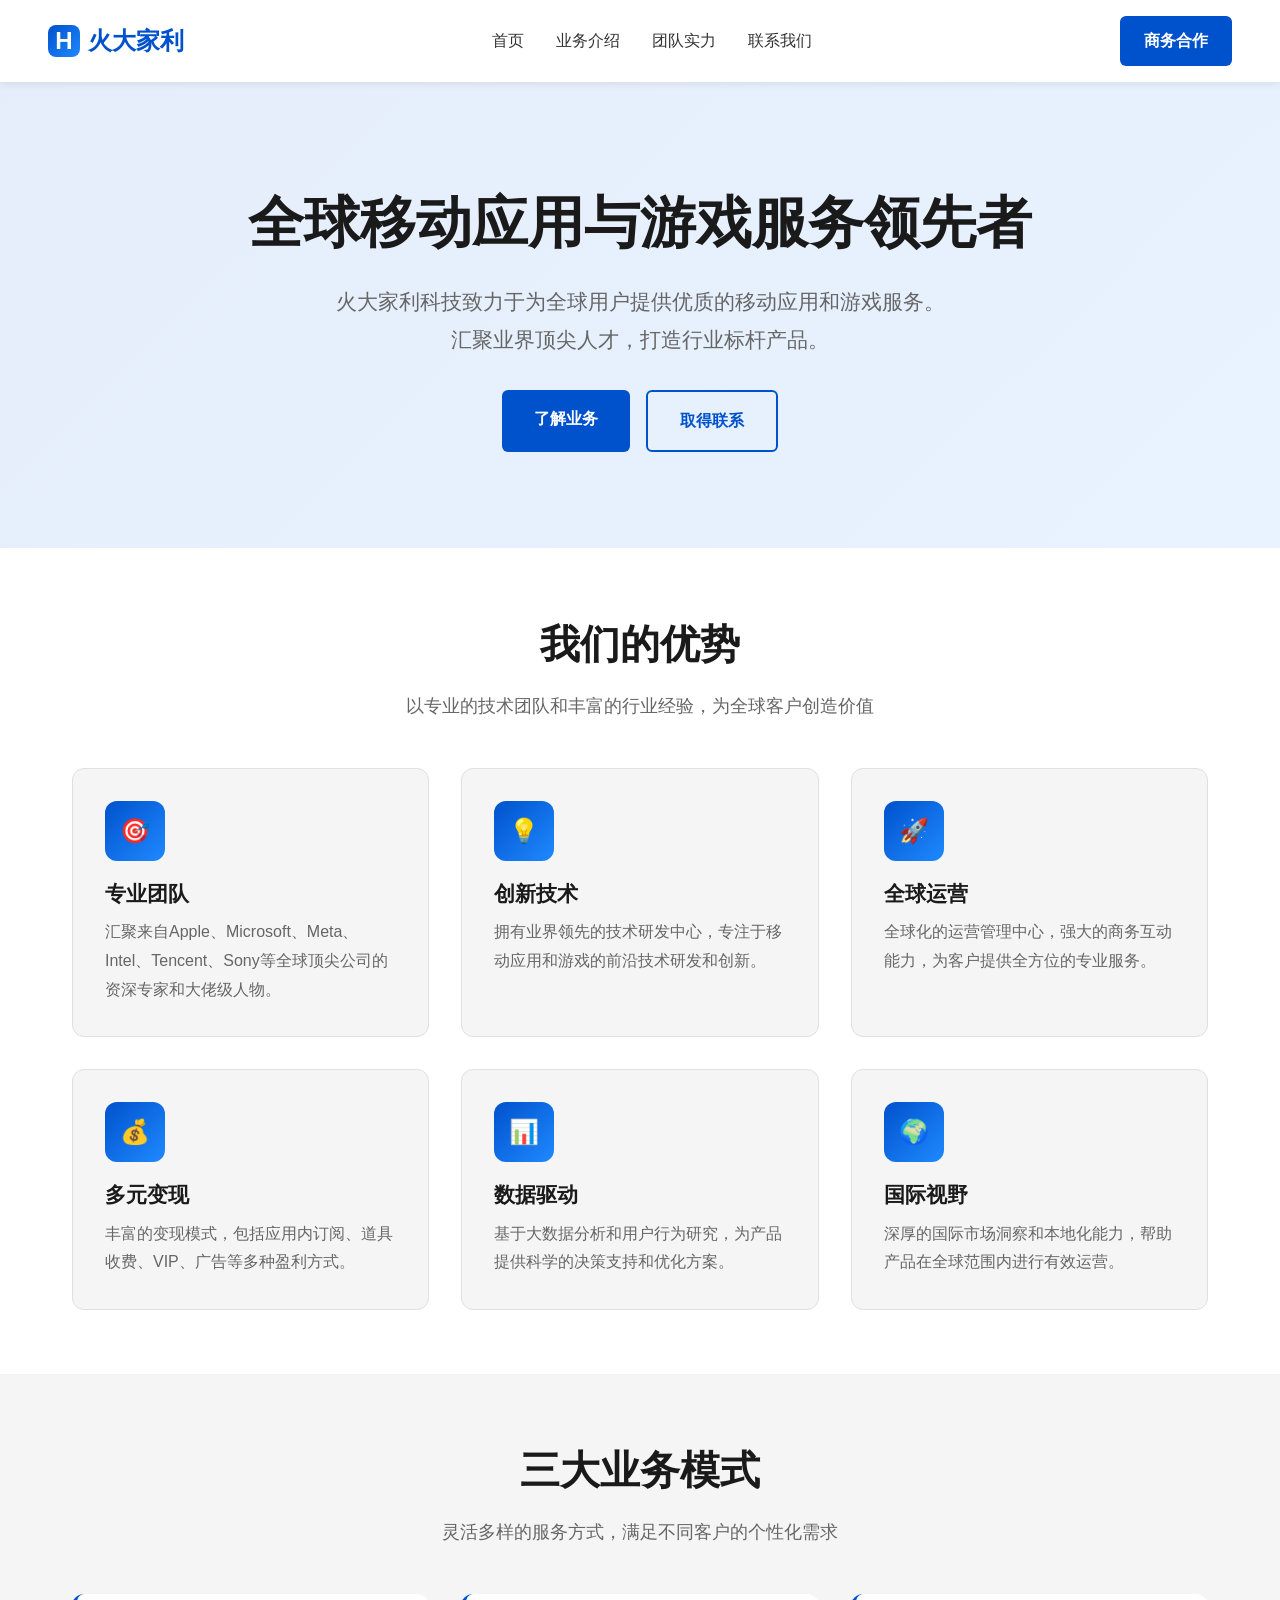
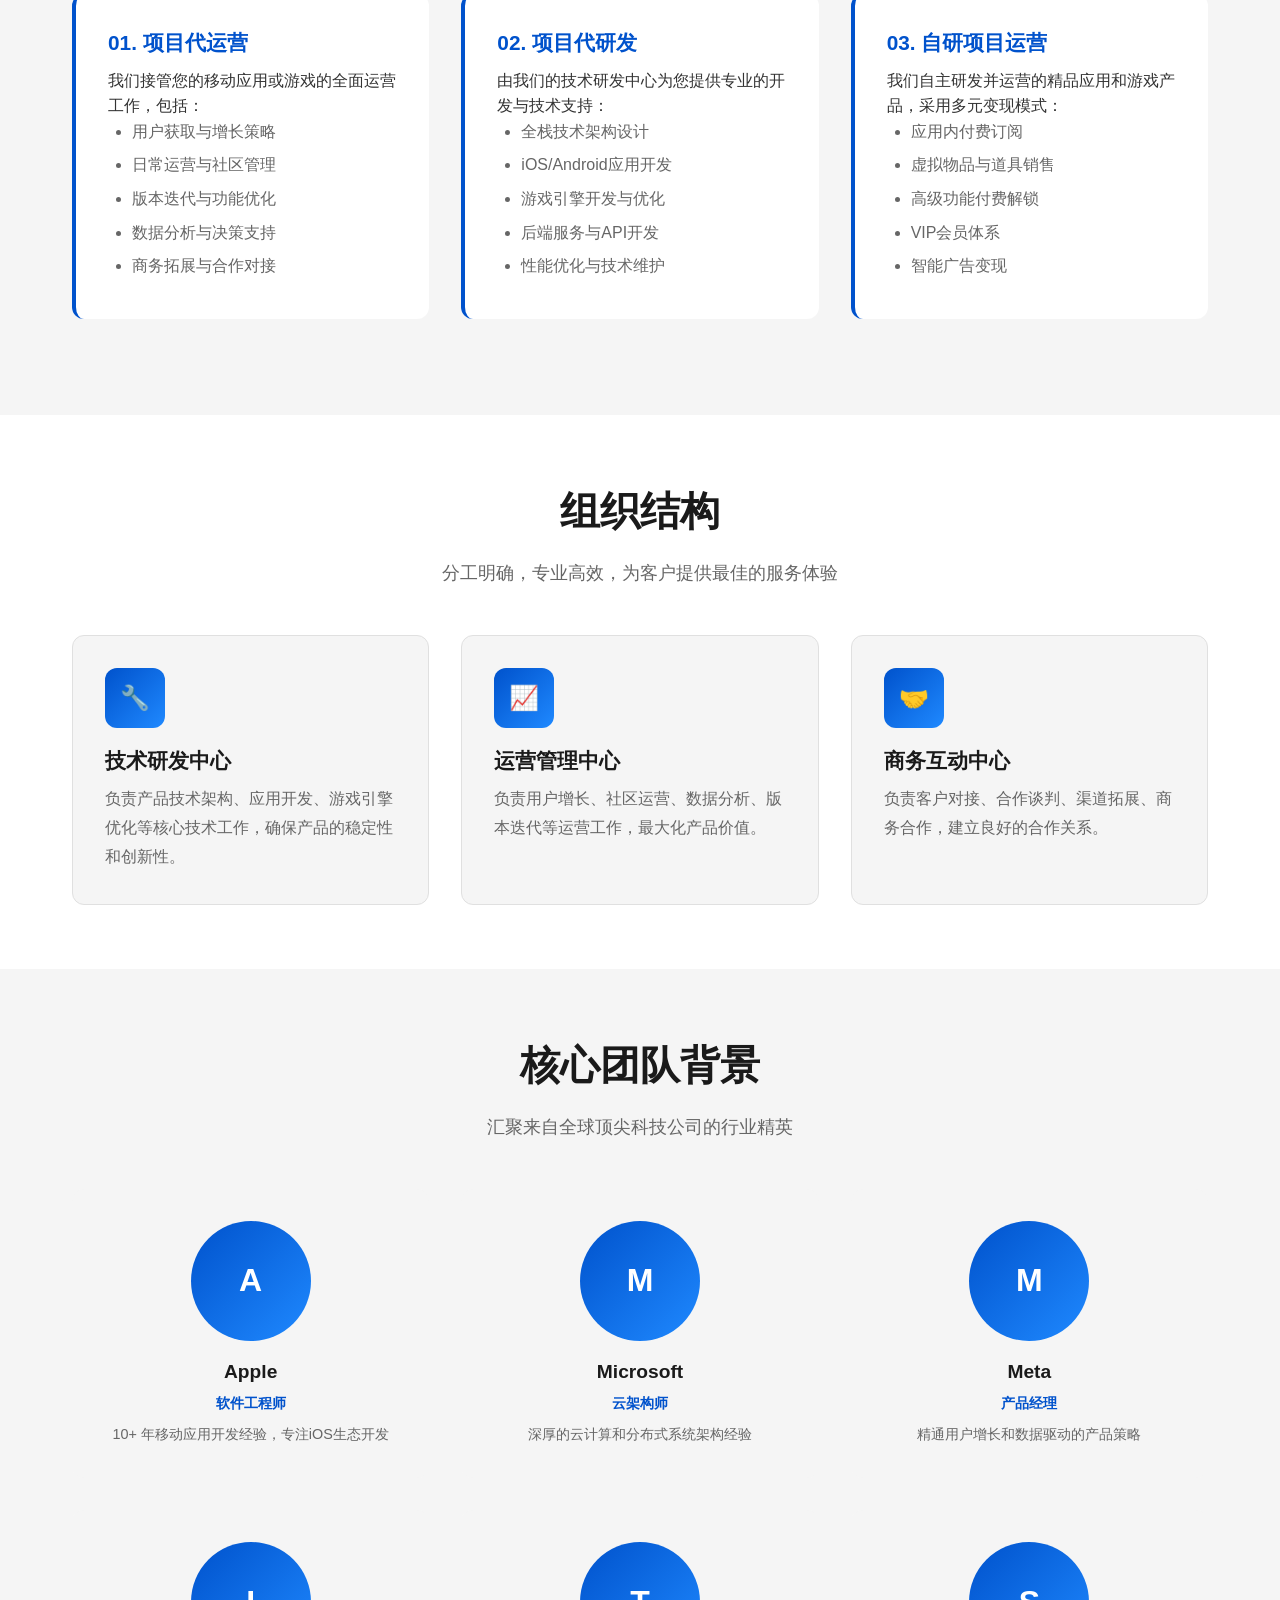
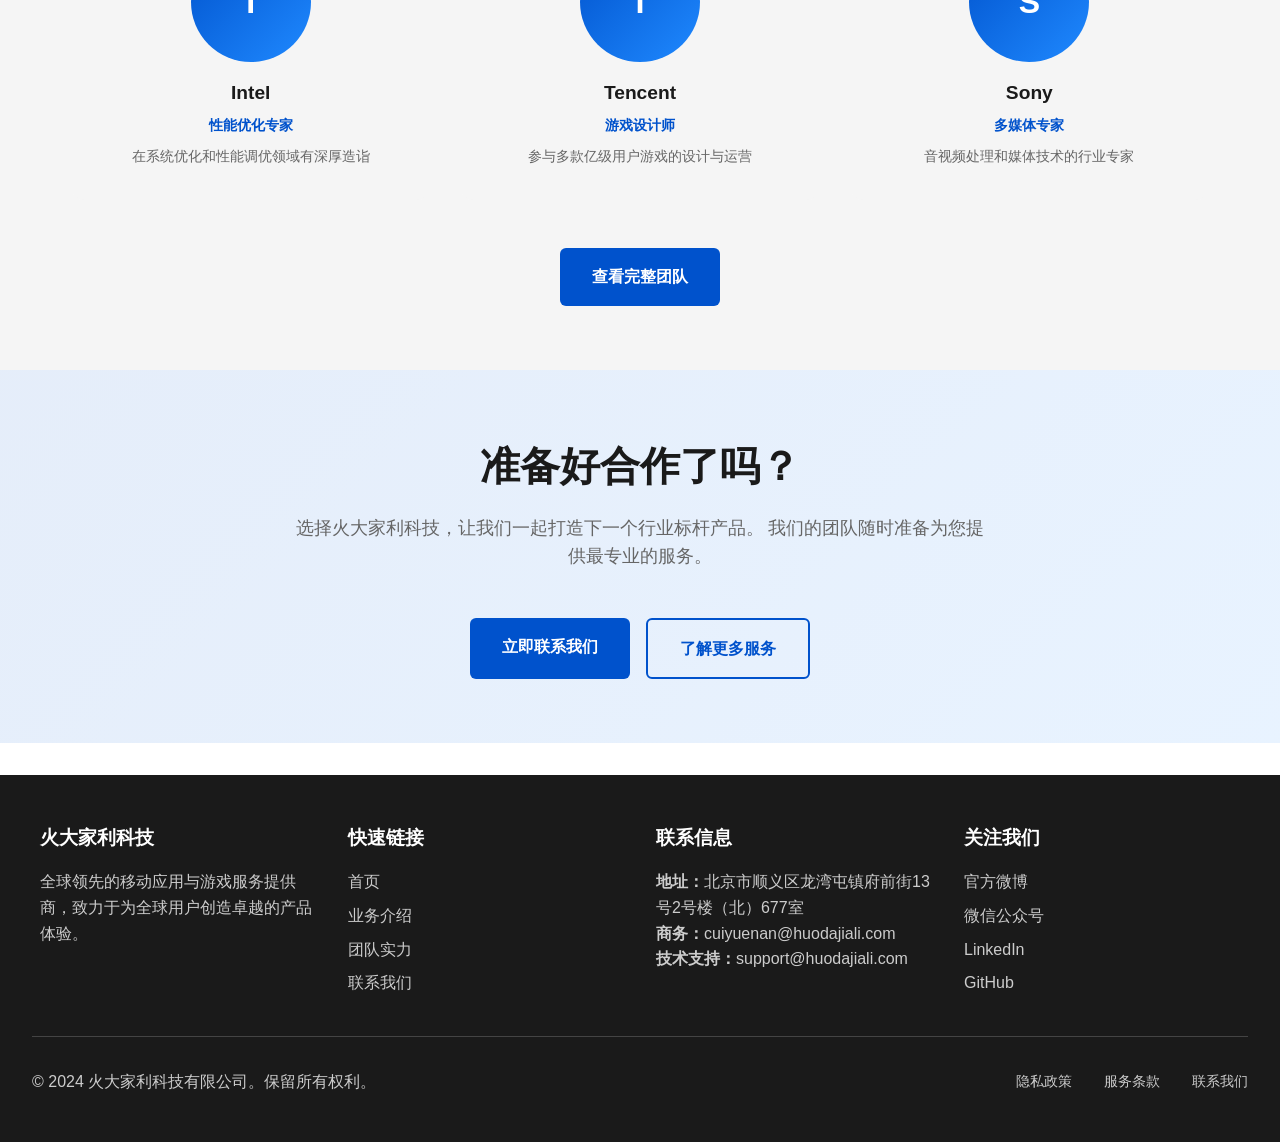
==== index.html @ 03ef5b03 "index" ====
<!DOCTYPE html>
<html lang="zh-CN">
<head>
  <meta charset="UTF-8">
  <meta name="viewport" content="width=device-width, initial-scale=1.0">
  <meta name="description" content="火大家利科技 - 全球领先的移动应用和游戏服务提供商">
  <meta name="keywords" content="移动应用,游戏开发,应用运营,技术团队">
  <title>火大家利科技 - 移动应用与游戏服务领先者</title>
  <link rel="stylesheet" href="css/style.css">
</head>
<body>
  <!-- Header & Navigation -->
  <header>
    <nav>
      <a href="index.html" class="logo">
        <div class="logo-icon">H</div>
        <span>火大家利</span>
      </a>
      <ul class="nav-links">
        <li><a href="#home">首页</a></li>
        <li><a href="pages/services.html">业务介绍</a></li>
        <li><a href="pages/team.html">团队实力</a></li>
        <li><a href="pages/contact.html">联系我们</a></li>
      </ul>
      <a href="pages/contact.html" class="contact-btn">商务合作</a>
    </nav>
  </header>

  <!-- Hero Section -->
  <section class="hero" id="home">
    <div class="hero-content">
      <h1>全球移动应用与游戏服务领先者</h1>
      <p class="subtitle">
        火大家利科技致力于为全球用户提供优质的移动应用和游戏服务。
        <br>汇聚业界顶尖人才，打造行业标杆产品。
      </p>
      <div class="hero-buttons">
        <a href="pages/services.html" class="btn-primary">了解业务</a>
        <a href="pages/contact.html" class="btn-secondary">取得联系</a>
      </div>
    </div>
  </section>

  <!-- Core Values Section -->
  <section>
    <div class="container">
      <h2 class="section-title">我们的优势</h2>
      <p class="section-subtitle">
        以专业的技术团队和丰富的行业经验，为全球客户创造价值
      </p>
      <div class="features-grid">
        <div class="feature-card">
          <div class="feature-icon">🎯</div>
          <h3>专业团队</h3>
          <p>汇聚来自Apple、Microsoft、Meta、Intel、Tencent、Sony等全球顶尖公司的资深专家和大佬级人物。</p>
        </div>
        <div class="feature-card">
          <div class="feature-icon">💡</div>
          <h3>创新技术</h3>
          <p>拥有业界领先的技术研发中心，专注于移动应用和游戏的前沿技术研发和创新。</p>
        </div>
        <div class="feature-card">
          <div class="feature-icon">🚀</div>
          <h3>全球运营</h3>
          <p>全球化的运营管理中心，强大的商务互动能力，为客户提供全方位的专业服务。</p>
        </div>
        <div class="feature-card">
          <div class="feature-icon">💰</div>
          <h3>多元变现</h3>
          <p>丰富的变现模式，包括应用内订阅、道具收费、VIP、广告等多种盈利方式。</p>
        </div>
        <div class="feature-card">
          <div class="feature-icon">📊</div>
          <h3>数据驱动</h3>
          <p>基于大数据分析和用户行为研究，为产品提供科学的决策支持和优化方案。</p>
        </div>
        <div class="feature-card">
          <div class="feature-icon">🌍</div>
          <h3>国际视野</h3>
          <p>深厚的国际市场洞察和本地化能力，帮助产品在全球范围内进行有效运营。</p>
        </div>
      </div>
    </div>
  </section>

  <!-- Business Models Section -->
  <section class="services">
    <div class="container">
      <h2 class="section-title">三大业务模式</h2>
      <p class="section-subtitle">
        灵活多样的服务方式，满足不同客户的个性化需求
      </p>
      
      <div style="display: grid; grid-template-columns: repeat(auto-fit, minmax(350px, 1fr)); gap: 2rem; margin-top: 3rem;">
        <div class="service-item">
          <h3>01. 项目代运营</h3>
          <p>我们接管您的移动应用或游戏的全面运营工作，包括：</p>
          <ul>
            <li>用户获取与增长策略</li>
            <li>日常运营与社区管理</li>
            <li>版本迭代与功能优化</li>
            <li>数据分析与决策支持</li>
            <li>商务拓展与合作对接</li>
          </ul>
        </div>

        <div class="service-item">
          <h3>02. 项目代研发</h3>
          <p>由我们的技术研发中心为您提供专业的开发与技术支持：</p>
          <ul>
            <li>全栈技术架构设计</li>
            <li>iOS/Android应用开发</li>
            <li>游戏引擎开发与优化</li>
            <li>后端服务与API开发</li>
            <li>性能优化与技术维护</li>
          </ul>
        </div>

        <div class="service-item">
          <h3>03. 自研项目运营</h3>
          <p>我们自主研发并运营的精品应用和游戏产品，采用多元变现模式：</p>
          <ul>
            <li>应用内付费订阅</li>
            <li>虚拟物品与道具销售</li>
            <li>高级功能付费解锁</li>
            <li>VIP会员体系</li>
            <li>智能广告变现</li>
          </ul>
        </div>
      </div>
    </div>
  </section>

  <!-- Organization Structure -->
  <section>
    <div class="container">
      <h2 class="section-title">组织结构</h2>
      <p class="section-subtitle">
        分工明确，专业高效，为客户提供最佳的服务体验
      </p>
      
      <div class="features-grid">
        <div class="feature-card">
          <div class="feature-icon">🔧</div>
          <h3>技术研发中心</h3>
          <p>负责产品技术架构、应用开发、游戏引擎优化等核心技术工作，确保产品的稳定性和创新性。</p>
        </div>
        <div class="feature-card">
          <div class="feature-icon">📈</div>
          <h3>运营管理中心</h3>
          <p>负责用户增长、社区运营、数据分析、版本迭代等运营工作，最大化产品价值。</p>
        </div>
        <div class="feature-card">
          <div class="feature-icon">🤝</div>
          <h3>商务互动中心</h3>
          <p>负责客户对接、合作谈判、渠道拓展、商务合作，建立良好的合作关系。</p>
        </div>
      </div>
    </div>
  </section>

  <!-- Team Preview -->
  <section style="background-color: #f5f5f5;">
    <div class="container">
      <h2 class="section-title">核心团队背景</h2>
      <p class="section-subtitle">
        汇聚来自全球顶尖科技公司的行业精英
      </p>
      
      <div class="features-grid">
        <div class="team-member">
          <div class="team-avatar">A</div>
          <h3>Apple</h3>
          <p class="role">软件工程师</p>
          <p>10+ 年移动应用开发经验，专注iOS生态开发</p>
        </div>
        <div class="team-member">
          <div class="team-avatar">M</div>
          <h3>Microsoft</h3>
          <p class="role">云架构师</p>
          <p>深厚的云计算和分布式系统架构经验</p>
        </div>
        <div class="team-member">
          <div class="team-avatar">M</div>
          <h3>Meta</h3>
          <p class="role">产品经理</p>
          <p>精通用户增长和数据驱动的产品策略</p>
        </div>
        <div class="team-member">
          <div class="team-avatar">I</div>
          <h3>Intel</h3>
          <p class="role">性能优化专家</p>
          <p>在系统优化和性能调优领域有深厚造诣</p>
        </div>
        <div class="team-member">
          <div class="team-avatar">T</div>
          <h3>Tencent</h3>
          <p class="role">游戏设计师</p>
          <p>参与多款亿级用户游戏的设计与运营</p>
        </div>
        <div class="team-member">
          <div class="team-avatar">S</div>
          <h3>Sony</h3>
          <p class="role">多媒体专家</p>
          <p>音视频处理和媒体技术的行业专家</p>
        </div>
      </div>
      
      <div style="text-align: center; margin-top: 3rem;">
        <a href="pages/team.html" class="btn-primary">查看完整团队</a>
      </div>
    </div>
  </section>

  <!-- Call to Action -->
  <section style="background: linear-gradient(135deg, rgba(0, 82, 204, 0.1) 0%, rgba(31, 137, 255, 0.1) 100%);">
    <div class="container" style="text-align: center;">
      <h2 class="section-title">准备好合作了吗？</h2>
      <p class="section-subtitle" style="max-width: 700px;">
        选择火大家利科技，让我们一起打造下一个行业标杆产品。
        我们的团队随时准备为您提供最专业的服务。
      </p>
      <div class="hero-buttons">
        <a href="pages/contact.html" class="btn-primary">立即联系我们</a>
        <a href="pages/services.html" class="btn-secondary">了解更多服务</a>
      </div>
    </div>
  </section>

  <!-- Footer -->
  <footer>
    <div class="footer-content">
      <div class="footer-section">
        <h3>火大家利科技</h3>
        <p>全球领先的移动应用与游戏服务提供商，致力于为全球用户创造卓越的产品体验。</p>
      </div>
      <div class="footer-section">
        <h3>快速链接</h3>
        <ul>
          <li><a href="#home">首页</a></li>
          <li><a href="pages/services.html">业务介绍</a></li>
          <li><a href="pages/team.html">团队实力</a></li>
          <li><a href="pages/contact.html">联系我们</a></li>
        </ul>
      </div>
      <div class="footer-section">
        <h3>联系信息</h3>
        <ul>
          <li><strong>地址：</strong>北京市顺义区龙湾屯镇府前街13号2号楼（北）677室</li>
          <li><strong>商务：</strong>cuiyuenan@huodajiali.com</li>
          <li><strong>技术支持：</strong>support@huodajiali.com</li>
        </ul>
      </div>
      <div class="footer-section">
        <h3>关注我们</h3>
        <ul>
          <li><a href="#">官方微博</a></li>
          <li><a href="#">微信公众号</a></li>
          <li><a href="#">LinkedIn</a></li>
          <li><a href="#">GitHub</a></li>
        </ul>
      </div>
    </div>

    <div class="footer-bottom">
      <p>&copy; 2024 火大家利科技有限公司。保留所有权利。</p>
      <div class="footer-links">
        <a href="pages/privacy.html">隐私政策</a>
        <a href="pages/terms.html">服务条款</a>
        <a href="pages/contact.html">联系我们</a>
      </div>
    </div>
  </footer>

  <script src="js/script.js"></script>
</body>
</html>
---- css/style.css ----
* {
  margin: 0;
  padding: 0;
  box-sizing: border-box;
}

:root {
  --primary-color: #0052CC;
  --secondary-color: #1f89ff;
  --dark-color: #1a1a1a;
  --light-color: #f5f5f5;
  --text-color: #333;
  --border-color: #e0e0e0;
  --success-color: #0ca678;
}

body {
  font-family: -apple-system, BlinkMacSystemFont, 'Segoe UI', 'Helvetica Neue', Arial, sans-serif;
  color: var(--text-color);
  background-color: #fff;
  line-height: 1.6;
}

/* Header & Navigation */
header {
  background-color: #fff;
  box-shadow: 0 2px 8px rgba(0, 0, 0, 0.08);
  position: sticky;
  top: 0;
  z-index: 1000;
}

nav {
  display: flex;
  justify-content: space-between;
  align-items: center;
  padding: 1rem 3rem;
  max-width: 1400px;
  margin: 0 auto;
}

.logo {
  font-size: 1.5rem;
  font-weight: bold;
  color: var(--primary-color);
  text-decoration: none;
  display: flex;
  align-items: center;
  gap: 0.5rem;
}

.logo-icon {
  width: 32px;
  height: 32px;
  background: linear-gradient(135deg, var(--primary-color), var(--secondary-color));
  border-radius: 8px;
  display: flex;
  align-items: center;
  justify-content: center;
  color: white;
  font-weight: bold;
}

.nav-links {
  display: flex;
  list-style: none;
  gap: 2rem;
}

.nav-links a {
  color: var(--text-color);
  text-decoration: none;
  font-weight: 500;
  transition: color 0.3s ease;
  position: relative;
}

.nav-links a:hover {
  color: var(--primary-color);
}

.nav-links a::after {
  content: '';
  position: absolute;
  bottom: -5px;
  left: 0;
  width: 0;
  height: 2px;
  background-color: var(--primary-color);
  transition: width 0.3s ease;
}

.nav-links a:hover::after {
  width: 100%;
}

.contact-btn {
  background-color: var(--primary-color);
  color: white;
  padding: 0.75rem 1.5rem;
  border: none;
  border-radius: 6px;
  cursor: pointer;
  font-weight: 600;
  transition: background-color 0.3s ease, transform 0.3s ease;
  text-decoration: none;
}

.contact-btn:hover {
  background-color: #003d99;
  transform: translateY(-2px);
  box-shadow: 0 4px 12px rgba(0, 82, 204, 0.3);
}

/* Hero Section */
.hero {
  background: linear-gradient(135deg, rgba(0, 82, 204, 0.1) 0%, rgba(31, 137, 255, 0.1) 100%);
  padding: 6rem 2rem;
  text-align: center;
}

.hero-content {
  max-width: 1000px;
  margin: 0 auto;
}

.hero h1 {
  font-size: 3.5rem;
  margin-bottom: 1rem;
  color: var(--dark-color);
  font-weight: 700;
}

.hero .subtitle {
  font-size: 1.3rem;
  color: #666;
  margin-bottom: 2rem;
  line-height: 1.8;
}

.hero-buttons {
  display: flex;
  gap: 1rem;
  justify-content: center;
  flex-wrap: wrap;
}

.btn-primary {
  background-color: var(--primary-color);
  color: white;
  padding: 1rem 2rem;
  border: none;
  border-radius: 6px;
  font-size: 1rem;
  font-weight: 600;
  cursor: pointer;
  transition: all 0.3s ease;
  text-decoration: none;
  display: inline-block;
}

.btn-primary:hover {
  background-color: #003d99;
  transform: translateY(-3px);
  box-shadow: 0 8px 20px rgba(0, 82, 204, 0.3);
}

.btn-secondary {
  background-color: transparent;
  color: var(--primary-color);
  padding: 1rem 2rem;
  border: 2px solid var(--primary-color);
  border-radius: 6px;
  font-size: 1rem;
  font-weight: 600;
  cursor: pointer;
  transition: all 0.3s ease;
  text-decoration: none;
  display: inline-block;
}

.btn-secondary:hover {
  background-color: var(--primary-color);
  color: white;
}

/* Container */
.container {
  max-width: 1200px;
  margin: 0 auto;
  padding: 0 2rem;
}

/* Section Styles */
section {
  padding: 4rem 2rem;
}

.section-title {
  font-size: 2.5rem;
  margin-bottom: 1rem;
  color: var(--dark-color);
  font-weight: 700;
  text-align: center;
}

.section-subtitle {
  font-size: 1.1rem;
  color: #666;
  text-align: center;
  margin-bottom: 3rem;
  max-width: 600px;
  margin-left: auto;
  margin-right: auto;
}

/* Features Grid */
.features-grid {
  display: grid;
  grid-template-columns: repeat(auto-fit, minmax(300px, 1fr));
  gap: 2rem;
  margin-top: 3rem;
}

.feature-card {
  padding: 2rem;
  background-color: var(--light-color);
  border-radius: 12px;
  transition: all 0.3s ease;
  border: 1px solid var(--border-color);
}

.feature-card:hover {
  transform: translateY(-8px);
  box-shadow: 0 12px 30px rgba(0, 0, 0, 0.1);
  background-color: #fff;
}

.feature-icon {
  width: 60px;
  height: 60px;
  background: linear-gradient(135deg, var(--primary-color), var(--secondary-color));
  border-radius: 12px;
  display: flex;
  align-items: center;
  justify-content: center;
  color: white;
  font-size: 1.5rem;
  margin-bottom: 1rem;
}

.feature-card h3 {
  font-size: 1.3rem;
  margin-bottom: 0.5rem;
  color: var(--dark-color);
}

.feature-card p {
  color: #666;
  line-height: 1.8;
}

/* Services Section */
.services {
  background-color: var(--light-color);
}

.service-item {
  padding: 2rem;
  background-color: white;
  border-radius: 12px;
  margin-bottom: 2rem;
  border-left: 4px solid var(--primary-color);
  transition: all 0.3s ease;
}

.service-item:hover {
  box-shadow: 0 8px 20px rgba(0, 0, 0, 0.08);
}

.service-item h3 {
  color: var(--primary-color);
  font-size: 1.3rem;
  margin-bottom: 0.5rem;
}

.service-item ul {
  margin-left: 1.5rem;
  color: #666;
}

.service-item ul li {
  margin-bottom: 0.5rem;
}

/* Team Section */
.team-section .features-grid {
  grid-template-columns: repeat(auto-fit, minmax(280px, 1fr));
}

.team-member {
  text-align: center;
  padding: 2rem;
  background-color: var(--light-color);
  border-radius: 12px;
  transition: all 0.3s ease;
}

.team-member:hover {
  transform: translateY(-8px);
  background-color: white;
  box-shadow: 0 12px 30px rgba(0, 0, 0, 0.1);
}

.team-avatar {
  width: 120px;
  height: 120px;
  background: linear-gradient(135deg, var(--primary-color), var(--secondary-color));
  border-radius: 50%;
  margin: 0 auto 1rem;
  display: flex;
  align-items: center;
  justify-content: center;
  color: white;
  font-size: 2rem;
  font-weight: bold;
}

.team-member h3 {
  font-size: 1.2rem;
  margin-bottom: 0.3rem;
  color: var(--dark-color);
}

.team-member .role {
  color: var(--primary-color);
  font-size: 0.9rem;
  font-weight: 600;
  margin-bottom: 0.5rem;
}

.team-member p {
  color: #666;
  font-size: 0.9rem;
}

/* Contact Section */
.contact-section {
  background-color: var(--light-color);
}

.contact-content {
  display: grid;
  grid-template-columns: 1fr 1fr;
  gap: 3rem;
  align-items: center;
}

.contact-info {
  padding: 2rem;
}

.contact-info h3 {
  font-size: 1.5rem;
  margin-bottom: 1.5rem;
  color: var(--dark-color);
}

.contact-item {
  margin-bottom: 2rem;
  display: flex;
  gap: 1rem;
}

.contact-icon {
  width: 50px;
  height: 50px;
  background: linear-gradient(135deg, var(--primary-color), var(--secondary-color));
  border-radius: 10px;
  display: flex;
  align-items: center;
  justify-content: center;
  color: white;
  font-size: 1.2rem;
  flex-shrink: 0;
}

.contact-item h4 {
  font-size: 1rem;
  margin-bottom: 0.3rem;
  color: var(--dark-color);
}

.contact-item p, .contact-item a {
  color: #666;
  text-decoration: none;
  transition: color 0.3s ease;
}

.contact-item a:hover {
  color: var(--primary-color);
}

/* Form */
.contact-form {
  background-color: white;
  padding: 2rem;
  border-radius: 12px;
  box-shadow: 0 4px 15px rgba(0, 0, 0, 0.08);
}

.form-group {
  margin-bottom: 1.5rem;
}

.form-group label {
  display: block;
  margin-bottom: 0.5rem;
  color: var(--dark-color);
  font-weight: 600;
}

.form-group input,
.form-group textarea {
  width: 100%;
  padding: 0.75rem;
  border: 1px solid var(--border-color);
  border-radius: 6px;
  font-family: inherit;
  font-size: 1rem;
  transition: border-color 0.3s ease;
}

.form-group input:focus,
.form-group textarea:focus {
  outline: none;
  border-color: var(--primary-color);
  box-shadow: 0 0 0 3px rgba(0, 82, 204, 0.1);
}

.form-group textarea {
  resize: vertical;
  min-height: 120px;
}

.form-group button {
  width: 100%;
}

/* Footer */
footer {
  background-color: var(--dark-color);
  color: #ccc;
  padding: 3rem 2rem;
  margin-top: 2rem;
}

.footer-content {
  max-width: 1200px;
  margin: 0 auto;
  display: grid;
  grid-template-columns: repeat(auto-fit, minmax(250px, 1fr));
  gap: 2rem;
  margin-bottom: 2rem;
}

.footer-section h3 {
  color: white;
  margin-bottom: 1rem;
}

.footer-section ul {
  list-style: none;
}

.footer-section a {
  color: #ccc;
  text-decoration: none;
  transition: color 0.3s ease;
  display: block;
  margin-bottom: 0.5rem;
}

.footer-section a:hover {
  color: var(--primary-color);
}

.footer-bottom {
  border-top: 1px solid #444;
  padding-top: 2rem;
  display: flex;
  justify-content: space-between;
  align-items: center;
  flex-wrap: wrap;
}

.footer-links {
  display: flex;
  gap: 2rem;
  flex-wrap: wrap;
}

.footer-links a {
  color: #ccc;
  text-decoration: none;
  font-size: 0.9rem;
  transition: color 0.3s ease;
}

.footer-links a:hover {
  color: var(--primary-color);
}

/* Responsive Design */
@media (max-width: 768px) {
  nav {
    padding: 1rem;
    flex-wrap: wrap;
  }

  .nav-links {
    gap: 1rem;
    font-size: 0.9rem;
  }

  .contact-btn {
    padding: 0.6rem 1rem;
    font-size: 0.9rem;
  }

  .hero h1 {
    font-size: 2.2rem;
  }

  .hero .subtitle {
    font-size: 1rem;
  }

  .section-title {
    font-size: 2rem;
  }

  .features-grid {
    grid-template-columns: 1fr;
  }

  .contact-content {
    grid-template-columns: 1fr;
  }

  .footer-bottom {
    flex-direction: column;
    gap: 1rem;
  }

  .footer-links {
    justify-content: center;
  }

  .hero-buttons {
    flex-direction: column;
  }

  .btn-primary, .btn-secondary {
    width: 100%;
  }
}

@media (max-width: 480px) {
  nav {
    padding: 0.75rem;
  }

  .logo {
    font-size: 1.2rem;
  }

  .nav-links {
    gap: 0.75rem;
    font-size: 0.85rem;
  }

  .hero h1 {
    font-size: 1.8rem;
  }

  .section-title {
    font-size: 1.5rem;
  }

  .feature-card, .service-item {
    padding: 1.5rem;
  }
}
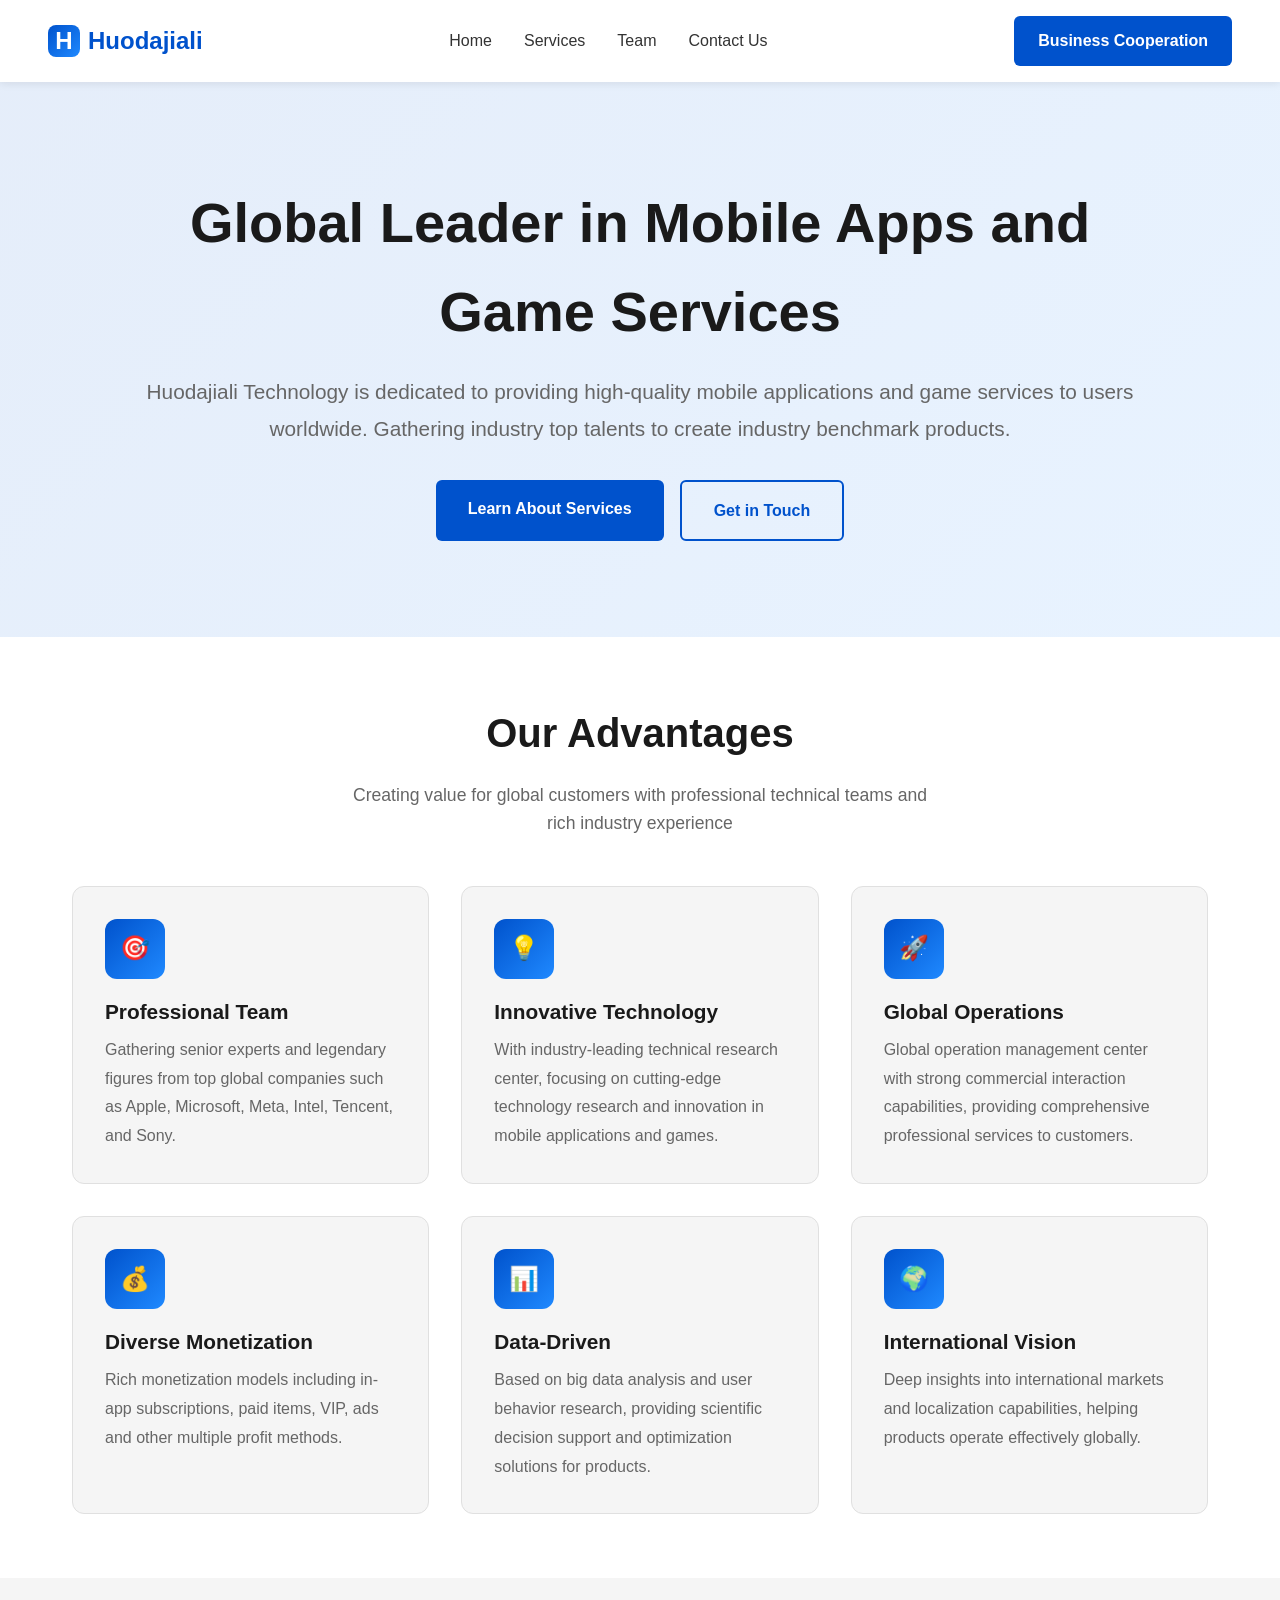
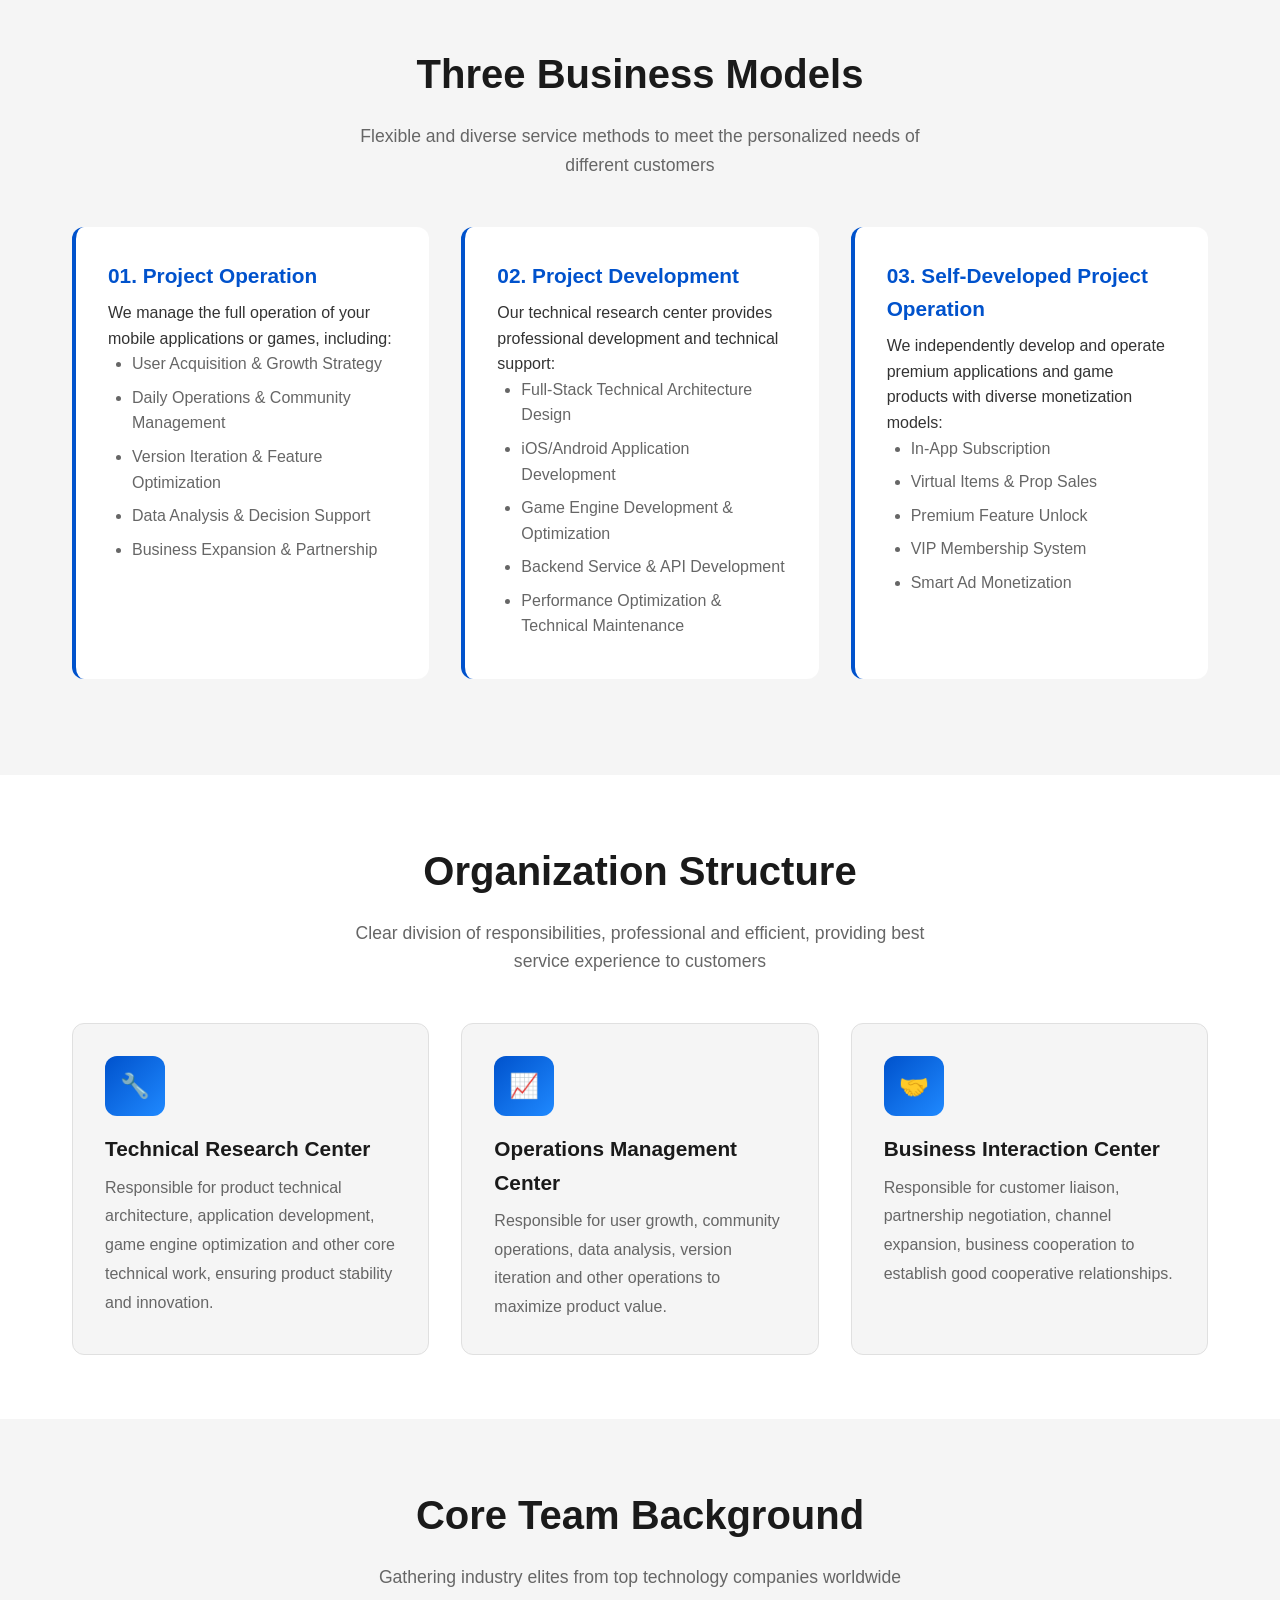
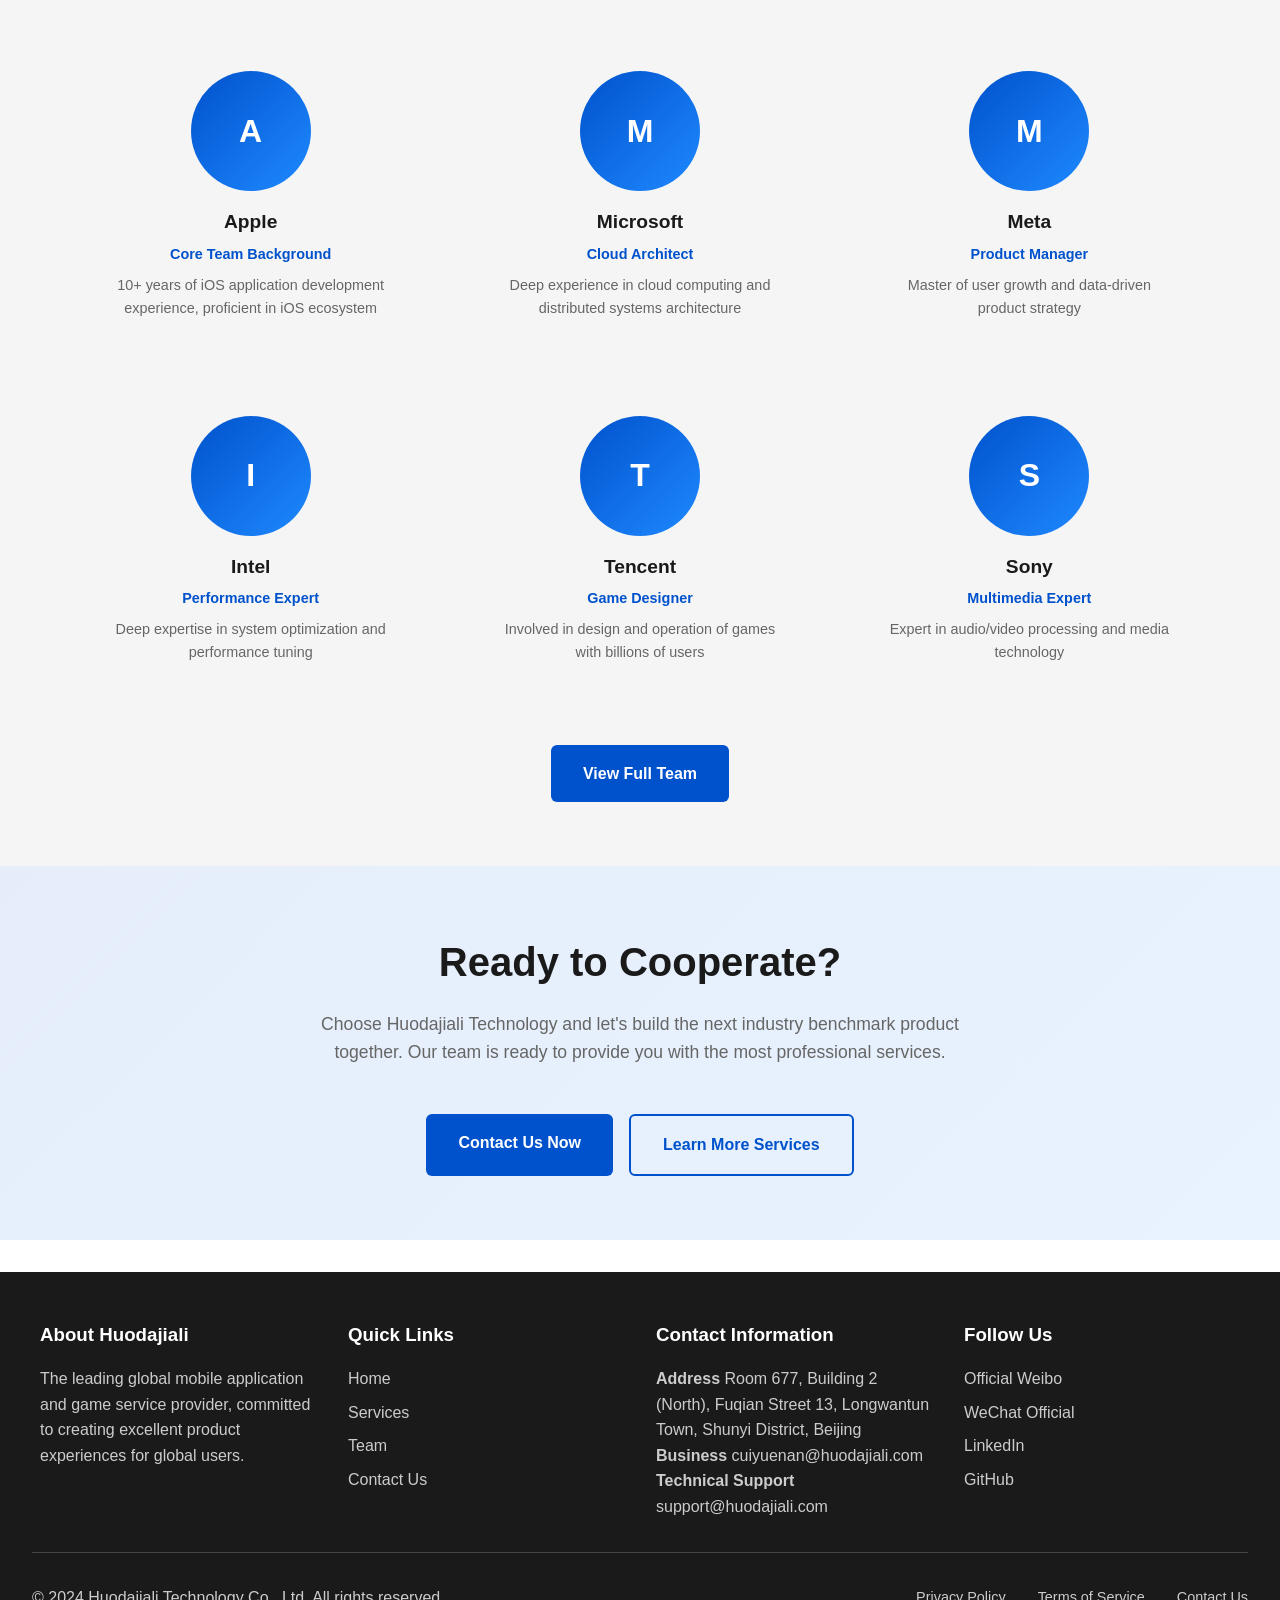
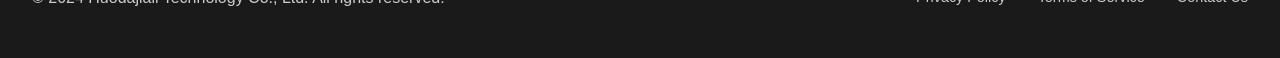
==== commit ab048a53: "en" ====
--- a/index.html
+++ b/index.html
@@ -1,11 +1,11 @@
 <!DOCTYPE html>
-<html lang="zh-CN">
+<html lang="en">
 <head>
   <meta charset="UTF-8">
   <meta name="viewport" content="width=device-width, initial-scale=1.0">
-  <meta name="description" content="火大家利科技 - 全球领先的移动应用和游戏服务提供商">
-  <meta name="keywords" content="移动应用,游戏开发,应用运营,技术团队">
-  <title>火大家利科技 - 移动应用与游戏服务领先者</title>
+  <meta name="description" content="Huodajiali Technology - Global Leader in Mobile Apps and Game Services">
+  <meta name="keywords" content="Mobile Apps, Game Development, App Services">
+  <title>Huodajiali Technology - Mobile Apps & Game Services Leader</title>
   <link rel="stylesheet" href="css/style.css">
 </head>
 <body>
@@ -14,29 +14,28 @@
     <nav>
       <a href="index.html" class="logo">
         <div class="logo-icon">H</div>
-        <span>火大家利</span>
+        <span>Huodajiali</span>
       </a>
       <ul class="nav-links">
-        <li><a href="#home">首页</a></li>
-        <li><a href="pages/services.html">业务介绍</a></li>
-        <li><a href="pages/team.html">团队实力</a></li>
-        <li><a href="pages/contact.html">联系我们</a></li>
+        <li><a href="#home" data-i18n="nav.home">Home</a></li>
+        <li><a href="pages/services.html" data-i18n="nav.services">Services</a></li>
+        <li><a href="pages/team.html" data-i18n="nav.team">Team</a></li>
+        <li><a href="pages/contact.html" data-i18n="nav.contact">Contact Us</a></li>
       </ul>
-      <a href="pages/contact.html" class="contact-btn">商务合作</a>
+      <a href="pages/contact.html" class="contact-btn" data-i18n="nav.cooperation">Business Cooperation</a>
     </nav>
   </header>
 
   <!-- Hero Section -->
   <section class="hero" id="home">
     <div class="hero-content">
-      <h1>全球移动应用与游戏服务领先者</h1>
-      <p class="subtitle">
-        火大家利科技致力于为全球用户提供优质的移动应用和游戏服务。
-        <br>汇聚业界顶尖人才，打造行业标杆产品。
+      <h1 data-i18n="home.title">Global Leader in Mobile Apps and Game Services</h1>
+      <p class="subtitle" data-i18n="home.subtitle">
+        Huodajiali Technology is dedicated to providing high-quality mobile applications and game services to users worldwide. Gathering industry top talents to create industry benchmark products.
       </p>
       <div class="hero-buttons">
-        <a href="pages/services.html" class="btn-primary">了解业务</a>
-        <a href="pages/contact.html" class="btn-secondary">取得联系</a>
+        <a href="pages/services.html" class="btn-primary" data-i18n="home.learn_business">Learn About Services</a>
+        <a href="pages/contact.html" class="btn-secondary" data-i18n="home.get_in_touch">Get in Touch</a>
       </div>
     </div>
   </section>
@@ -44,40 +43,40 @@
   <!-- Core Values Section -->
   <section>
     <div class="container">
-      <h2 class="section-title">我们的优势</h2>
-      <p class="section-subtitle">
-        以专业的技术团队和丰富的行业经验，为全球客户创造价值
+      <h2 class="section-title" data-i18n="home.advantages_title">Our Advantages</h2>
+      <p class="section-subtitle" data-i18n="home.advantages_subtitle">
+        Creating value for global customers with professional technical teams and rich industry experience
       </p>
       <div class="features-grid">
         <div class="feature-card">
           <div class="feature-icon">🎯</div>
-          <h3>专业团队</h3>
-          <p>汇聚来自Apple、Microsoft、Meta、Intel、Tencent、Sony等全球顶尖公司的资深专家和大佬级人物。</p>
+          <h3 data-i18n="home.advantage_team">Professional Team</h3>
+          <p data-i18n="home.advantage_team_desc">Gathering senior experts and legendary figures from top global companies such as Apple, Microsoft, Meta, Intel, Tencent, and Sony.</p>
         </div>
         <div class="feature-card">
           <div class="feature-icon">💡</div>
-          <h3>创新技术</h3>
-          <p>拥有业界领先的技术研发中心，专注于移动应用和游戏的前沿技术研发和创新。</p>
+          <h3 data-i18n="home.advantage_innovation">Innovative Technology</h3>
+          <p data-i18n="home.advantage_innovation_desc">With industry-leading technical research center, focusing on cutting-edge technology research and innovation in mobile applications and games.</p>
         </div>
         <div class="feature-card">
           <div class="feature-icon">🚀</div>
-          <h3>全球运营</h3>
-          <p>全球化的运营管理中心，强大的商务互动能力，为客户提供全方位的专业服务。</p>
+          <h3 data-i18n="home.advantage_global">Global Operations</h3>
+          <p data-i18n="home.advantage_global_desc">Global operation management center with strong commercial interaction capabilities, providing comprehensive professional services to customers.</p>
         </div>
         <div class="feature-card">
           <div class="feature-icon">💰</div>
-          <h3>多元变现</h3>
-          <p>丰富的变现模式，包括应用内订阅、道具收费、VIP、广告等多种盈利方式。</p>
+          <h3 data-i18n="home.advantage_monetization">Diverse Monetization</h3>
+          <p data-i18n="home.advantage_monetization_desc">Rich monetization models including in-app subscriptions, paid items, VIP, ads and other multiple profit methods.</p>
         </div>
         <div class="feature-card">
           <div class="feature-icon">📊</div>
-          <h3>数据驱动</h3>
-          <p>基于大数据分析和用户行为研究，为产品提供科学的决策支持和优化方案。</p>
+          <h3 data-i18n="home.advantage_data">Data-Driven</h3>
+          <p data-i18n="home.advantage_data_desc">Based on big data analysis and user behavior research, providing scientific decision support and optimization solutions for products.</p>
         </div>
         <div class="feature-card">
           <div class="feature-icon">🌍</div>
-          <h3>国际视野</h3>
-          <p>深厚的国际市场洞察和本地化能力，帮助产品在全球范围内进行有效运营。</p>
+          <h3 data-i18n="home.advantage_vision">International Vision</h3>
+          <p data-i18n="home.advantage_vision_desc">Deep insights into international markets and localization capabilities, helping products operate effectively globally.</p>
         </div>
       </div>
     </div>
@@ -86,45 +85,45 @@
   <!-- Business Models Section -->
   <section class="services">
     <div class="container">
-      <h2 class="section-title">三大业务模式</h2>
-      <p class="section-subtitle">
-        灵活多样的服务方式，满足不同客户的个性化需求
+      <h2 class="section-title" data-i18n="home.models_title">Three Business Models</h2>
+      <p class="section-subtitle" data-i18n="home.models_subtitle">
+        Flexible and diverse service methods to meet the personalized needs of different customers
       </p>
       
       <div style="display: grid; grid-template-columns: repeat(auto-fit, minmax(350px, 1fr)); gap: 2rem; margin-top: 3rem;">
         <div class="service-item">
-          <h3>01. 项目代运营</h3>
-          <p>我们接管您的移动应用或游戏的全面运营工作，包括：</p>
+          <h3 data-i18n="home.operation">01. Project Operation</h3>
+          <p data-i18n="home.operation_desc">We manage the full operation of your mobile applications or games, including:</p>
           <ul>
-            <li>用户获取与增长策略</li>
-            <li>日常运营与社区管理</li>
-            <li>版本迭代与功能优化</li>
-            <li>数据分析与决策支持</li>
-            <li>商务拓展与合作对接</li>
+            <li data-i18n="home.operation_list.0">User Acquisition & Growth Strategy</li>
+            <li data-i18n="home.operation_list.1">Daily Operations & Community Management</li>
+            <li data-i18n="home.operation_list.2">Version Iteration & Feature Optimization</li>
+            <li data-i18n="home.operation_list.3">Data Analysis & Decision Support</li>
+            <li data-i18n="home.operation_list.4">Business Expansion & Partnership</li>
           </ul>
         </div>
 
         <div class="service-item">
-          <h3>02. 项目代研发</h3>
-          <p>由我们的技术研发中心为您提供专业的开发与技术支持：</p>
+          <h3 data-i18n="home.development">02. Project Development</h3>
+          <p data-i18n="home.development_desc">Our technical research center provides professional development and technical support:</p>
           <ul>
-            <li>全栈技术架构设计</li>
-            <li>iOS/Android应用开发</li>
-            <li>游戏引擎开发与优化</li>
-            <li>后端服务与API开发</li>
-            <li>性能优化与技术维护</li>
+            <li data-i18n="home.development_list.0">Full-Stack Technical Architecture Design</li>
+            <li data-i18n="home.development_list.1">iOS/Android Application Development</li>
+            <li data-i18n="home.development_list.2">Game Engine Development & Optimization</li>
+            <li data-i18n="home.development_list.3">Backend Service & API Development</li>
+            <li data-i18n="home.development_list.4">Performance Optimization & Technical Maintenance</li>
           </ul>
         </div>
 
         <div class="service-item">
-          <h3>03. 自研项目运营</h3>
-          <p>我们自主研发并运营的精品应用和游戏产品，采用多元变现模式：</p>
+          <h3 data-i18n="home.self_operation">03. Self-Developed Project Operation</h3>
+          <p data-i18n="home.self_operation_desc">We independently develop and operate premium applications and game products with diverse monetization models:</p>
           <ul>
-            <li>应用内付费订阅</li>
-            <li>虚拟物品与道具销售</li>
-            <li>高级功能付费解锁</li>
-            <li>VIP会员体系</li>
-            <li>智能广告变现</li>
+            <li data-i18n="home.self_operation_list.0">In-App Subscription</li>
+            <li data-i18n="home.self_operation_list.1">Virtual Items & Prop Sales</li>
+            <li data-i18n="home.self_operation_list.2">Premium Feature Unlock</li>
+            <li data-i18n="home.self_operation_list.3">VIP Membership System</li>
+            <li data-i18n="home.self_operation_list.4">Smart Ad Monetization</li>
           </ul>
         </div>
       </div>
@@ -134,26 +133,26 @@
   <!-- Organization Structure -->
   <section>
     <div class="container">
-      <h2 class="section-title">组织结构</h2>
-      <p class="section-subtitle">
-        分工明确，专业高效，为客户提供最佳的服务体验
+      <h2 class="section-title" data-i18n="home.org_title">Organization Structure</h2>
+      <p class="section-subtitle" data-i18n="home.org_subtitle">
+        Clear division of responsibilities, professional and efficient, providing best service experience to customers
       </p>
       
       <div class="features-grid">
         <div class="feature-card">
           <div class="feature-icon">🔧</div>
-          <h3>技术研发中心</h3>
-          <p>负责产品技术架构、应用开发、游戏引擎优化等核心技术工作，确保产品的稳定性和创新性。</p>
+          <h3 data-i18n="home.org_tech">Technical Research Center</h3>
+          <p data-i18n="home.org_tech_desc">Responsible for product technical architecture, application development, game engine optimization and other core technical work, ensuring product stability and innovation.</p>
         </div>
         <div class="feature-card">
           <div class="feature-icon">📈</div>
-          <h3>运营管理中心</h3>
-          <p>负责用户增长、社区运营、数据分析、版本迭代等运营工作，最大化产品价值。</p>
+          <h3 data-i18n="home.org_ops">Operations Management Center</h3>
+          <p data-i18n="home.org_ops_desc">Responsible for user growth, community operations, data analysis, version iteration and other operations to maximize product value.</p>
         </div>
         <div class="feature-card">
           <div class="feature-icon">🤝</div>
-          <h3>商务互动中心</h3>
-          <p>负责客户对接、合作谈判、渠道拓展、商务合作，建立良好的合作关系。</p>
+          <h3 data-i18n="home.org_business">Business Interaction Center</h3>
+          <p data-i18n="home.org_business_desc">Responsible for customer liaison, partnership negotiation, channel expansion, business cooperation to establish good cooperative relationships.</p>
         </div>
       </div>
     </div>
@@ -162,52 +161,52 @@
   <!-- Team Preview -->
   <section style="background-color: #f5f5f5;">
     <div class="container">
-      <h2 class="section-title">核心团队背景</h2>
-      <p class="section-subtitle">
-        汇聚来自全球顶尖科技公司的行业精英
+      <h2 class="section-title" data-i18n="home.team_title">Core Team Background</h2>
+      <p class="section-subtitle" data-i18n="home.team_subtitle">
+        Gathering industry elites from top technology companies worldwide
       </p>
       
       <div class="features-grid">
         <div class="team-member">
           <div class="team-avatar">A</div>
           <h3>Apple</h3>
-          <p class="role">软件工程师</p>
-          <p>10+ 年移动应用开发经验，专注iOS生态开发</p>
+          <p class="role" data-i18n="home.team_title">Senior Software Engineer</p>
+          <p>10+ years of iOS application development experience, proficient in iOS ecosystem</p>
         </div>
         <div class="team-member">
           <div class="team-avatar">M</div>
           <h3>Microsoft</h3>
-          <p class="role">云架构师</p>
-          <p>深厚的云计算和分布式系统架构经验</p>
+          <p class="role">Cloud Architect</p>
+          <p>Deep experience in cloud computing and distributed systems architecture</p>
         </div>
         <div class="team-member">
           <div class="team-avatar">M</div>
           <h3>Meta</h3>
-          <p class="role">产品经理</p>
-          <p>精通用户增长和数据驱动的产品策略</p>
+          <p class="role">Product Manager</p>
+          <p>Master of user growth and data-driven product strategy</p>
         </div>
         <div class="team-member">
           <div class="team-avatar">I</div>
           <h3>Intel</h3>
-          <p class="role">性能优化专家</p>
-          <p>在系统优化和性能调优领域有深厚造诣</p>
+          <p class="role">Performance Expert</p>
+          <p>Deep expertise in system optimization and performance tuning</p>
         </div>
         <div class="team-member">
           <div class="team-avatar">T</div>
           <h3>Tencent</h3>
-          <p class="role">游戏设计师</p>
-          <p>参与多款亿级用户游戏的设计与运营</p>
+          <p class="role">Game Designer</p>
+          <p>Involved in design and operation of games with billions of users</p>
         </div>
         <div class="team-member">
           <div class="team-avatar">S</div>
           <h3>Sony</h3>
-          <p class="role">多媒体专家</p>
-          <p>音视频处理和媒体技术的行业专家</p>
+          <p class="role">Multimedia Expert</p>
+          <p>Expert in audio/video processing and media technology</p>
         </div>
       </div>
       
       <div style="text-align: center; margin-top: 3rem;">
-        <a href="pages/team.html" class="btn-primary">查看完整团队</a>
+        <a href="pages/team.html" class="btn-primary" data-i18n="home.view_full_team">View Full Team</a>
       </div>
     </div>
   </section>
@@ -215,14 +214,13 @@
   <!-- Call to Action -->
   <section style="background: linear-gradient(135deg, rgba(0, 82, 204, 0.1) 0%, rgba(31, 137, 255, 0.1) 100%);">
     <div class="container" style="text-align: center;">
-      <h2 class="section-title">准备好合作了吗？</h2>
-      <p class="section-subtitle" style="max-width: 700px;">
-        选择火大家利科技，让我们一起打造下一个行业标杆产品。
-        我们的团队随时准备为您提供最专业的服务。
+      <h2 class="section-title" data-i18n="home.cta_title">Ready to Cooperate?</h2>
+      <p class="section-subtitle" style="max-width: 700px;" data-i18n="home.cta_subtitle">
+        Choose Huodajiali Technology and let's build the next industry benchmark product together. Our team is ready to provide you with the most professional services.
       </p>
       <div class="hero-buttons">
-        <a href="pages/contact.html" class="btn-primary">立即联系我们</a>
-        <a href="pages/services.html" class="btn-secondary">了解更多服务</a>
+        <a href="pages/contact.html" class="btn-primary" data-i18n="home.contact_us">Contact Us Now</a>
+        <a href="pages/services.html" class="btn-secondary" data-i18n="home.learn_more">Learn More Services</a>
       </div>
     </div>
   </section>
@@ -231,47 +229,49 @@
   <footer>
     <div class="footer-content">
       <div class="footer-section">
-        <h3>火大家利科技</h3>
-        <p>全球领先的移动应用与游戏服务提供商，致力于为全球用户创造卓越的产品体验。</p>
-      </div>
-      <div class="footer-section">
-        <h3>快速链接</h3>
+        <h3 data-i18n="footer.about">Huodajiali Technology</h3>
+        <p data-i18n="footer.about_desc">The leading global mobile application and game service provider, committed to creating excellent product experiences for global users.</p>
+      </div>
+      <div class="footer-section">
+        <h3 data-i18n="footer.quick_links">Quick Links</h3>
         <ul>
-          <li><a href="#home">首页</a></li>
-          <li><a href="pages/services.html">业务介绍</a></li>
-          <li><a href="pages/team.html">团队实力</a></li>
-          <li><a href="pages/contact.html">联系我们</a></li>
+          <li><a href="index.html" data-i18n="nav.home">Home</a></li>
+          <li><a href="pages/services.html" data-i18n="nav.services">Services</a></li>
+          <li><a href="pages/team.html" data-i18n="nav.team">Team</a></li>
+          <li><a href="pages/contact.html" data-i18n="nav.contact">Contact Us</a></li>
         </ul>
       </div>
       <div class="footer-section">
-        <h3>联系信息</h3>
+        <h3 data-i18n="footer.contact_info">Contact Information</h3>
         <ul>
-          <li><strong>地址：</strong>北京市顺义区龙湾屯镇府前街13号2号楼（北）677室</li>
-          <li><strong>商务：</strong>cuiyuenan@huodajiali.com</li>
-          <li><strong>技术支持：</strong>support@huodajiali.com</li>
+          <li><strong data-i18n="footer.address">Address:</strong> <span data-i18n="footer.address_value">Room 677, Building 2 (North), Fuqian Street 13, Longwantun Town, Shunyi District, Beijing</span></li>
+          <li><strong data-i18n="footer.business_email">Business:</strong> cuiyuenan@huodajiali.com</li>
+          <li><strong data-i18n="footer.technical_support">Technical Support:</strong> support@huodajiali.com</li>
         </ul>
       </div>
       <div class="footer-section">
-        <h3>关注我们</h3>
+        <h3 data-i18n="footer.follow_us">Follow Us</h3>
         <ul>
-          <li><a href="#">官方微博</a></li>
-          <li><a href="#">微信公众号</a></li>
-          <li><a href="#">LinkedIn</a></li>
-          <li><a href="#">GitHub</a></li>
+          <li><a href="#" data-i18n="footer.official_weibo">Official Weibo</a></li>
+          <li><a href="#" data-i18n="footer.wechat">WeChat Official</a></li>
+          <li><a href="#" data-i18n="footer.linkedin">LinkedIn</a></li>
+          <li><a href="#" data-i18n="footer.github">GitHub</a></li>
         </ul>
       </div>
     </div>
 
     <div class="footer-bottom">
-      <p>&copy; 2024 火大家利科技有限公司。保留所有权利。</p>
+      <p data-i18n="footer.copyright">© 2024 Huodajiali Technology Co., Ltd. All rights reserved.</p>
       <div class="footer-links">
-        <a href="pages/privacy.html">隐私政策</a>
-        <a href="pages/terms.html">服务条款</a>
-        <a href="pages/contact.html">联系我们</a>
+        <a href="pages/privacy.html" data-i18n="footer.privacy_policy">Privacy Policy</a>
+        <a href="pages/terms.html" data-i18n="footer.terms_of_service">Terms of Service</a>
+        <a href="pages/contact.html" data-i18n="nav.contact">Contact Us</a>
       </div>
     </div>
   </footer>
 
+  <script src="js/lang/en.js"></script>
+  <script src="js/i18n.js"></script>
   <script src="js/script.js"></script>
 </body>
 </html>
--- a/css/style.css
+++ b/css/style.css
@@ -569,6 +569,8 @@
 @media (max-width: 480px) {
   nav {
     padding: 0.75rem;
+    flex-direction: column;
+    gap: 0.5rem;
   }
 
   .logo {
@@ -578,6 +580,21 @@
   .nav-links {
     gap: 0.75rem;
     font-size: 0.85rem;
+    order: 3;
+    width: 100%;
+  }
+
+  .nav-right {
+    flex-direction: column;
+    gap: 0.5rem;
+    width: 100%;
+    order: 2;
+  }
+
+  .contact-btn {
+    width: 100%;
+    text-align: center;
+    font-size: 0.85rem;
   }
 
   .hero h1 {
